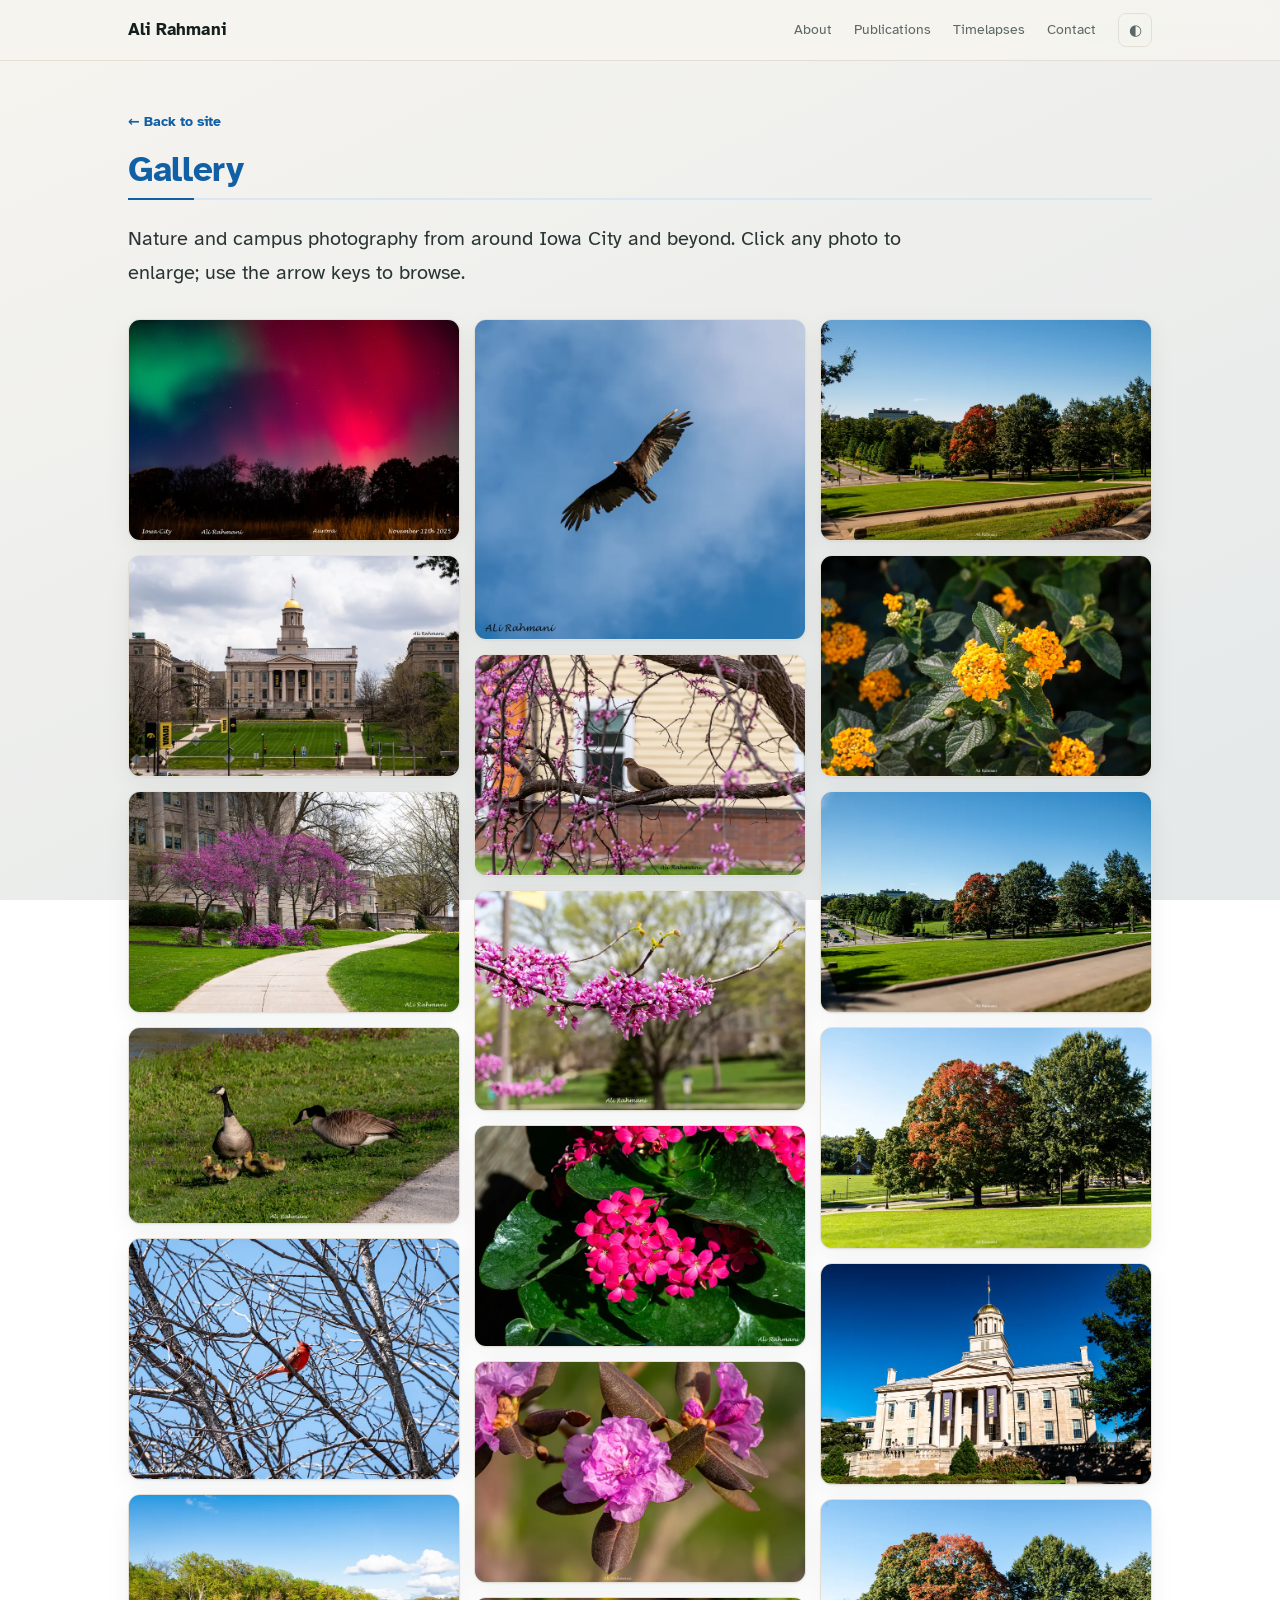
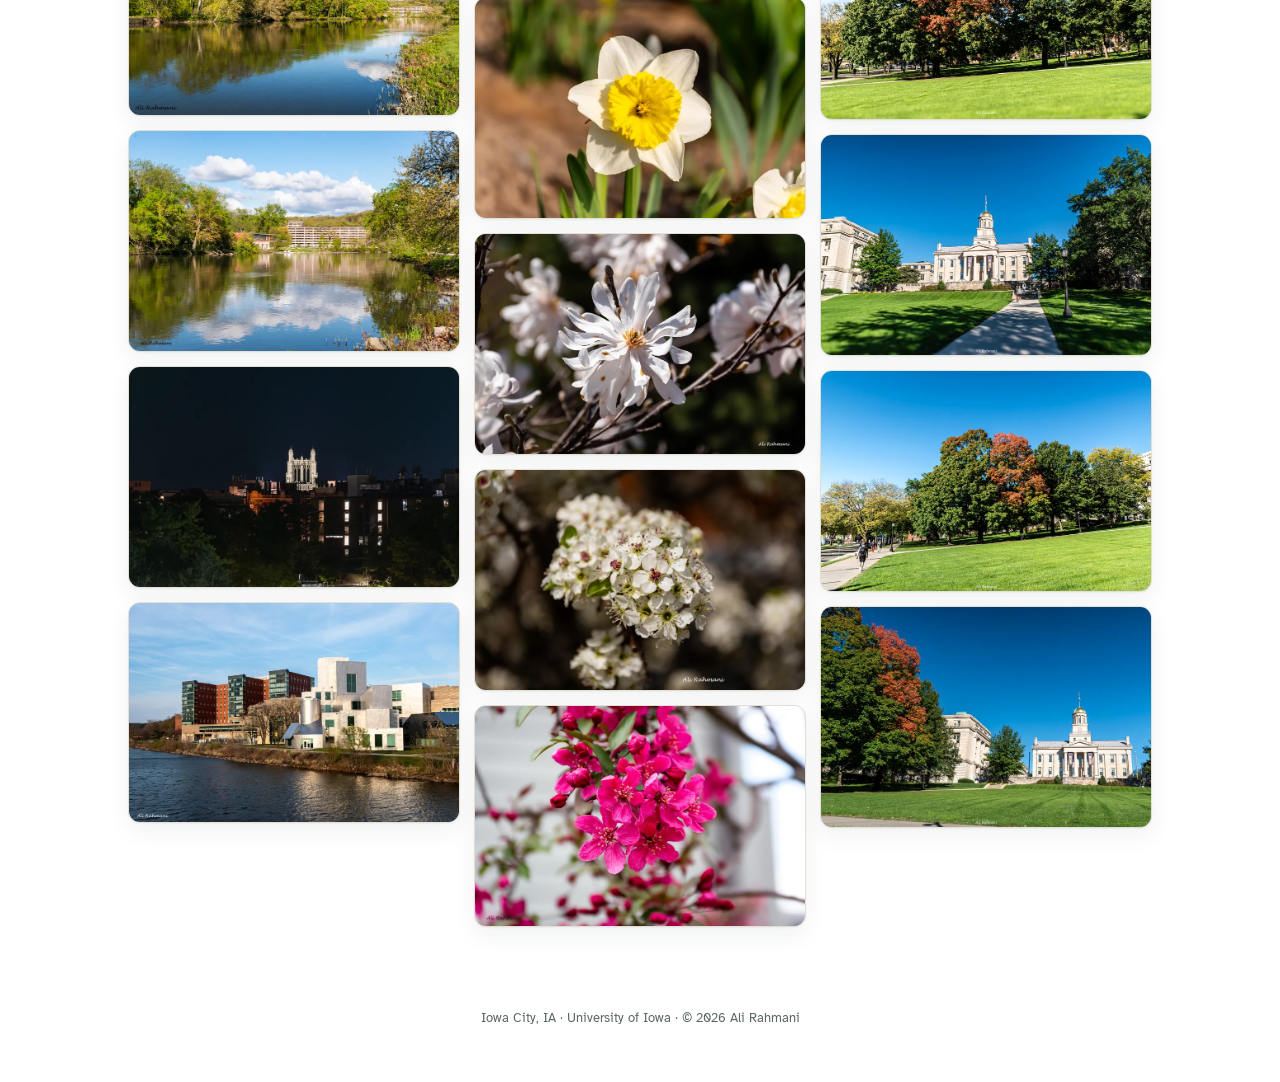
==== gallery.html @ 0b37c98c "Ali Rahmani — academic personal website Co-Authored-By: Claude Opus 4.8 <noreply@anthropic.com>" ====
<!DOCTYPE html>
<html lang="en" data-theme="">
<head>
  <meta charset="utf-8" />
  <meta name="viewport" content="width=device-width, initial-scale=1" />
  <title>Gallery — Ali Rahmani</title>
  <meta name="description" content="Photography by Ali Rahmani — nature and campus scenes from around Iowa City and beyond." />
  <link rel="stylesheet" href="css/style.css" />
</head>
<body>
  <a class="skip" href="#grid">Skip to photos</a>

  <nav>
    <div class="nav-in">
      <a class="brand" href="index.html">Ali Rahmani</a>
      <div class="navlinks">
        <a href="index.html#about">About</a>
        <a href="index.html#publications">Publications</a>
        <a href="index.html#video">Timelapses</a>
        <a href="index.html#contact">Contact</a>
      </div>
      <button class="toggle" id="tg" aria-label="Toggle dark mode" title="Toggle theme">◐</button>
    </div>
  </nav>

  <main class="wrap">
    <div class="gallery-hero">
      <a class="back" href="index.html">&larr; Back to site</a>
      <h2 class="sec" style="margin-top:14px">Gallery</h2>
      <p class="lead" style="margin-top:6px">Nature and campus photography from around Iowa City and beyond. Click any photo to enlarge; use the arrow keys to browse.</p>
    </div>

    <div class="photo-grid" id="grid">
      <a data-full="assets/gallery/large/ALI_1208.webp"><img src="assets/gallery/thumb/ALI_1208.webp" loading="lazy" alt="Aurora over Iowa City" /></a>
      <a data-full="assets/gallery/large/ALI_8202.webp"><img src="assets/gallery/thumb/ALI_8202.webp" loading="lazy" alt="The Old Capitol under a dramatic sky" /></a>
      <a data-full="assets/gallery/large/ALI_8265.webp"><img src="assets/gallery/thumb/ALI_8265.webp" loading="lazy" alt="A campus path lined with spring blossoms" /></a>
      <a data-full="assets/gallery/large/ALI_9355.webp"><img src="assets/gallery/thumb/ALI_9355.webp" loading="lazy" alt="A goose family with goslings" /></a>
      <a data-full="assets/gallery/large/ALI_8039.webp"><img src="assets/gallery/thumb/ALI_8039.webp" loading="lazy" alt="A red cardinal in a bare tree" /></a>
      <a data-full="assets/gallery/large/ALI_9473.webp"><img src="assets/gallery/thumb/ALI_9473.webp" loading="lazy" alt="A river reflection under a blue sky" /></a>
      <a data-full="assets/gallery/large/ALI_9419.webp"><img src="assets/gallery/thumb/ALI_9419.webp" loading="lazy" alt="A calm river reflecting the shoreline" /></a>
      <a data-full="assets/gallery/large/ALI_0234.webp"><img src="assets/gallery/thumb/ALI_0234.webp" loading="lazy" alt="Campus skyline at night" /></a>
      <a data-full="assets/gallery/large/ALI_7798.webp"><img src="assets/gallery/thumb/ALI_7798.webp" loading="lazy" alt="Modern campus building beside the river" /></a>
      <a data-full="assets/gallery/large/ALI_9616.webp"><img src="assets/gallery/thumb/ALI_9616.webp" loading="lazy" alt="A bird of prey soaring in a blue sky" /></a>
      <a data-full="assets/gallery/large/ALI_8536.webp"><img src="assets/gallery/thumb/ALI_8536.webp" loading="lazy" alt="A mourning dove perched among spring branches" /></a>
      <a data-full="assets/gallery/large/ALI_8183.webp"><img src="assets/gallery/thumb/ALI_8183.webp" loading="lazy" alt="Redbud branches in early spring" /></a>
      <a data-full="assets/gallery/large/ALI_2196.webp"><img src="assets/gallery/thumb/ALI_2196.webp" loading="lazy" alt="Pink blossoms in close-up" /></a>
      <a data-full="assets/gallery/large/ALI_7678.webp"><img src="assets/gallery/thumb/ALI_7678.webp" loading="lazy" alt="Purple rhododendron blooms" /></a>
      <a data-full="assets/gallery/large/ALI_7692.webp"><img src="assets/gallery/thumb/ALI_7692.webp" loading="lazy" alt="A daffodil in bloom" /></a>
      <a data-full="assets/gallery/large/ALI_8074.webp"><img src="assets/gallery/thumb/ALI_8074.webp" loading="lazy" alt="A white star magnolia flower" /></a>
      <a data-full="assets/gallery/large/ALI_8113.webp"><img src="assets/gallery/thumb/ALI_8113.webp" loading="lazy" alt="White spring blossoms" /></a>
      <a data-full="assets/gallery/large/ALI_8441.webp"><img src="assets/gallery/thumb/ALI_8441.webp" loading="lazy" alt="Bright pink crabapple blossoms" /></a>
      <a data-full="assets/gallery/large/ALI_4383.webp"><img src="assets/gallery/thumb/ALI_4383.webp" loading="lazy" alt="The Pentacrest lawn with early-fall color" /></a>
      <a data-full="assets/gallery/large/ALI_4386.webp"><img src="assets/gallery/thumb/ALI_4386.webp" loading="lazy" alt="Orange lantana flowers in close-up" /></a>
      <a data-full="assets/gallery/large/ALI_4387.webp"><img src="assets/gallery/thumb/ALI_4387.webp" loading="lazy" alt="A campus green under a clear blue sky" /></a>
      <a data-full="assets/gallery/large/ALI_4392.webp"><img src="assets/gallery/thumb/ALI_4392.webp" loading="lazy" alt="A large tree beginning to turn red on a lawn" /></a>
      <a data-full="assets/gallery/large/ALI_4396.webp"><img src="assets/gallery/thumb/ALI_4396.webp" loading="lazy" alt="The Old Capitol with its gold dome and columns" /></a>
      <a data-full="assets/gallery/large/ALI_4399.webp"><img src="assets/gallery/thumb/ALI_4399.webp" loading="lazy" alt="Autumn color across campus trees" /></a>
      <a data-full="assets/gallery/large/ALI_4404.webp"><img src="assets/gallery/thumb/ALI_4404.webp" loading="lazy" alt="The Old Capitol down a tree-lined path" /></a>
      <a data-full="assets/gallery/large/ALI_4414.webp"><img src="assets/gallery/thumb/ALI_4414.webp" loading="lazy" alt="A campus lawn with trees turning for fall" /></a>
      <a data-full="assets/gallery/large/ALI_4417-2.webp"><img src="assets/gallery/thumb/ALI_4417-2.webp" loading="lazy" alt="The Old Capitol framed by autumn trees" /></a>
    </div>
  </main>

  <footer class="wrap" style="text-align:center;padding:40px 0">
    <p class="foot-note">Iowa City, IA · University of Iowa · © <span id="yr">2026</span> Ali Rahmani</p>
  </footer>

  <script src="js/main.js"></script>
</body>
</html>
---- css/style.css ----
@font-face{font-family:'Atkinson Hyperlegible';font-style:normal;font-weight:400;font-display:swap;
  src:url('../assets/fonts/atkinson-hyperlegible-latin-400-normal.woff2') format('woff2')}
@font-face{font-family:'Atkinson Hyperlegible';font-style:normal;font-weight:700;font-display:swap;
  src:url('../assets/fonts/atkinson-hyperlegible-latin-700-normal.woff2') format('woff2')}
@font-face{font-family:'Atkinson Hyperlegible';font-style:italic;font-weight:400;font-display:swap;
  src:url('../assets/fonts/atkinson-hyperlegible-latin-400-italic.woff2') format('woff2')}
@font-face{font-family:'Atkinson Hyperlegible';font-style:italic;font-weight:700;font-display:swap;
  src:url('../assets/fonts/atkinson-hyperlegible-latin-700-italic.woff2') format('woff2')}

:root{
  --paper:#F6F4EF; --paper-2:#FBFAF6; --ink:#15201E; --ink-soft:#2A3634;
  --muted:#5B6764; --accent:#1160A6; --accent-2:#0C4B82; --wash:#D7E7F3;
  --green:#1160A6; --green-2:#0C4B82; --green-soft:#D3E4F2;
  --line:#E3DFD5; --card:#FFFFFF;
  --shadow:0 1px 2px rgba(21,32,30,.04),0 8px 24px rgba(21,32,30,.06);
  --serif:'Atkinson Hyperlegible','Iowan Old Style',Palatino,Georgia,serif;
  --sans:'Atkinson Hyperlegible',system-ui,-apple-system,'Segoe UI',Roboto,Helvetica,Arial,sans-serif;
  --mono:'SFMono-Regular',ui-monospace,'Cascadia Mono','Consolas',monospace;
  --maxw:1080px;
}
@media (prefers-color-scheme:dark){
  :root{--paper:#0E1514;--paper-2:#131C1A;--ink:#EDEAE2;--ink-soft:#CBD3D0;
    --muted:#8F9C98;--accent:#57B3EC;--accent-2:#84CBF3;--wash:#12324B;--green:#57B3EC;--green-2:#84CBF3;--green-soft:#12324B;
    --line:#22302D;--card:#141E1C;--shadow:0 1px 2px rgba(0,0,0,.3),0 10px 30px rgba(0,0,0,.35);}
}
:root[data-theme="dark"]{--paper:#0E1514;--paper-2:#131C1A;--ink:#EDEAE2;--ink-soft:#CBD3D0;
  --muted:#8F9C98;--accent:#57B3EC;--accent-2:#84CBF3;--wash:#12324B;--green:#57B3EC;--green-2:#84CBF3;--green-soft:#12324B;
  --line:#22302D;--card:#141E1C;--shadow:0 1px 2px rgba(0,0,0,.3),0 10px 30px rgba(0,0,0,.35);}
:root[data-theme="light"]{--paper:#F6F4EF;--paper-2:#FBFAF6;--ink:#15201E;--ink-soft:#2A3634;
  --muted:#5B6764;--accent:#1160A6;--accent-2:#0C4B82;--wash:#D7E7F3;--green:#1160A6;--green-2:#0C4B82;--green-soft:#D3E4F2;
  --line:#E3DFD5;--card:#FFFFFF;--shadow:0 1px 2px rgba(21,32,30,.04),0 8px 24px rgba(21,32,30,.06);}

*{box-sizing:border-box}
html{scroll-behavior:smooth}
body{margin:0;color:var(--ink);font-family:var(--sans);
  background:linear-gradient(155deg,var(--paper) 0%,color-mix(in srgb,var(--accent) 8%,var(--paper)) 100%) fixed no-repeat;
  line-height:1.72;font-size:18px;-webkit-font-smoothing:antialiased;transition:background .3s,color .3s}
/* offset anchored sections so headings clear the sticky nav */
section[id],header[id]{scroll-margin-top:82px}
a{color:inherit}
img{max-width:100%}
h1,h2,h3{font-family:var(--serif);font-weight:600;line-height:1.15;text-wrap:balance;margin:0}
.wrap{max-width:var(--maxw);margin:0 auto;padding:0 28px}
.eyebrow{font-family:var(--sans);font-size:14px;letter-spacing:.01em;text-transform:none;
  font-weight:700;color:var(--accent);margin:0 0 12px}
/* hero affiliation line: slightly larger */
.hero .eyebrow{font-size:16px;margin:0 0 16px}
.skip{position:absolute;left:-9999px;top:0;background:var(--accent);color:#fff;padding:10px 16px;border-radius:0 0 8px 0;z-index:50}
.skip:focus{left:0}
a:focus-visible,button:focus-visible{outline:2px solid var(--accent);outline-offset:2px;border-radius:6px}

/* nav */
nav{position:sticky;top:0;z-index:20;backdrop-filter:blur(10px);
  background:color-mix(in srgb,var(--paper) 82%,transparent);border-bottom:1px solid var(--line)}
.nav-in{max-width:var(--maxw);margin:0 auto;padding:13px 28px;display:flex;align-items:center;gap:22px}
.brand{font-family:var(--serif);font-weight:600;font-size:17px;margin-right:auto;letter-spacing:.01em;text-decoration:none}
.navlinks{display:flex;gap:22px}
.navlinks a{font-size:14px;color:var(--muted);text-decoration:none;transition:color .2s}
.navlinks a:hover{color:var(--accent)}
.toggle{background:none;border:1px solid var(--line);color:var(--muted);border-radius:8px;
  width:34px;height:34px;cursor:pointer;font-size:15px;display:grid;place-items:center;transition:.2s}
.toggle:hover{border-color:var(--accent);color:var(--accent)}
@media(max-width:720px){.navlinks{display:none}}

/* hero */
header.hero{position:relative;overflow:hidden;border-bottom:1px solid var(--line)}
.hero-in{position:relative;display:grid;grid-template-columns:1.5fr .9fr;gap:44px;align-items:center;
  padding:74px 28px 66px;max-width:var(--maxw);margin:0 auto}
.hero h1{font-size:clamp(38px,6vw,60px);letter-spacing:-.015em}
.thesis{font-size:clamp(19px,2.4vw,23px);color:var(--ink-soft);margin:20px 0 8px;max-width:34ch;font-family:var(--serif);font-style:italic;min-height:2.6em}
.thesis .caret::after{content:"";display:inline-block;width:2px;height:1.05em;background:var(--accent);
  margin-left:3px;vertical-align:-3px;animation:blink 1s step-end infinite}
@keyframes blink{50%{opacity:0}}
.affil{color:var(--muted);font-size:15.5px;margin:16px 0 26px;max-width:46ch}
.cta{display:flex;flex-wrap:wrap;gap:10px}
.btn{display:inline-flex;align-items:center;gap:8px;padding:9px 16px;border-radius:9px;
  font-size:14px;text-decoration:none;border:1px solid var(--line);color:var(--ink);
  background:var(--card);transition:.2s;box-shadow:var(--shadow);cursor:pointer}
.btn:hover{border-color:var(--accent);color:var(--accent);transform:translateY(-1px)}
.btn.primary{background:var(--accent);color:#fff;border-color:var(--accent)}
.btn.primary:hover{background:var(--accent-2);color:#fff}
.btn.disc{background:#107a63;color:#fff;border-color:#107a63}
.btn.disc:hover{background:#0b5f4d;color:#fff;border-color:#0b5f4d}
.portrait{justify-self:center;position:relative}
.portrait .frame{width:210px;height:210px;border-radius:50%;background:var(--wash);
  border:1px solid var(--line);display:grid;place-items:center;overflow:hidden;
  box-shadow:0 0 0 9px color-mix(in srgb,var(--accent) 13%,transparent),0 18px 42px rgba(0,0,0,.18)}
.portrait .frame img{width:100%;height:100%;object-fit:cover}
.portrait .frame span{font-family:var(--serif);font-size:60px;color:var(--accent);font-weight:600}
.coord{position:absolute;font-family:var(--mono);font-size:11px;color:var(--muted);
  background:var(--card);border:1px solid var(--line);border-radius:6px;padding:3px 7px;box-shadow:var(--shadow)}
.coord.a{top:-6px;right:2px}.coord.b{bottom:8px;left:-18px}
@media(max-width:820px){.hero-in{grid-template-columns:1fr;gap:30px}.portrait{justify-self:start;order:-1}}

/* sections (section.wrap needed to beat .wrap's padding) */
section{border-bottom:1px solid var(--line)}
section.wrap{padding:92px 28px 72px}
.lead{font-size:19.5px;max-width:65ch;color:var(--ink-soft)}
.lead p{margin:0 0 18px}
h2.sec{font-size:clamp(28px,3.7vw,35px);margin-bottom:22px;letter-spacing:-.01em;color:var(--accent);
  padding-bottom:8px;border-bottom:2px solid var(--wash);position:relative}
h2.sec::after{content:"";position:absolute;left:0;bottom:-2px;width:66px;height:2px;background:var(--accent)}

/* research interests list */
.interests{list-style:none;margin:24px 0 0;padding:0;max-width:640px}
.interests li{font-size:20px;color:var(--ink-soft);padding:13px 0 13px 24px;position:relative;
  border-bottom:1px solid var(--line)}
.interests li:last-child{border-bottom:none}
.interests li::before{content:"";position:absolute;left:0;top:50%;transform:translateY(-50%);
  width:9px;height:9px;border-radius:2px;background:var(--accent)}
.funder{margin-top:30px;display:flex;gap:14px;align-items:flex-start;padding:18px 20px;
  background:var(--paper-2);border:1px solid var(--line);border-left:3px solid var(--accent);border-radius:0 10px 10px 0}
.funder .k{font-family:var(--mono);font-size:11px;letter-spacing:.12em;text-transform:uppercase;color:var(--accent);margin-bottom:4px}
.funder .v{font-size:15px;color:var(--ink-soft)}

/* project cards */
.cards{display:grid;grid-template-columns:repeat(auto-fit,minmax(258px,1fr));gap:20px;margin-top:30px}
.card{background:var(--card);border:1px solid var(--line);border-radius:14px;overflow:hidden;
  box-shadow:var(--shadow);transition:.25s;display:flex;flex-direction:column}
.card:hover{transform:translateY(-3px);border-color:var(--accent)}
.thumb{height:132px;background:var(--green-soft);position:relative;overflow:hidden;border-bottom:1px solid var(--line)}
.thumb svg{position:absolute;inset:0;width:100%;height:100%}
.thumb img{position:absolute;inset:0;width:100%;height:100%;object-fit:cover}
.card .body{padding:17px 19px 20px}
.card .tag{font-family:var(--mono);font-size:10.5px;letter-spacing:.1em;text-transform:uppercase;color:var(--accent)}
.card h3{font-size:19px;margin:7px 0 8px}
.card p{margin:0;font-size:14.5px;color:var(--muted);line-height:1.55}

/* video */
.vidhead{display:flex;align-items:flex-end;justify-content:space-between;gap:20px;flex-wrap:wrap}
.vids{display:grid;grid-template-columns:repeat(auto-fit,minmax(280px,1fr));gap:20px;margin-top:30px}
.vid{display:block;text-decoration:none;color:inherit;border-radius:14px;overflow:hidden;
  border:1px solid var(--line);background:var(--card);box-shadow:var(--shadow);transition:.25s}
.vid:hover{transform:translateY(-3px);border-color:var(--accent)}
.vthumb{aspect-ratio:16/9;position:relative;overflow:hidden;border-bottom:1px solid var(--line);cursor:pointer;background:var(--green-soft)}
.vthumb svg,.vthumb img,.vthumb iframe{position:absolute;inset:0;width:100%;height:100%;border:0}
.vthumb img{object-fit:cover}
.play{position:absolute;left:50%;top:50%;transform:translate(-50%,-50%);width:56px;height:56px;
  border-radius:50%;background:rgba(17,96,166,.92);display:grid;place-items:center;transition:.2s}
.vid:hover .play{transform:translate(-50%,-50%) scale(1.08)}
.play::after{content:"";border-style:solid;border-width:11px 0 11px 18px;
  border-color:transparent transparent transparent #fff;margin-left:4px}
.dur{position:absolute;right:9px;bottom:9px;font-family:var(--mono);font-size:11px;color:#fff;
  background:rgba(21,32,30,.8);padding:2px 7px;border-radius:5px}
.vid .vb{padding:14px 17px 17px}
.vid .vt{font-size:15.5px;font-weight:500;margin:0 0 3px}
.vid .vm{font-size:13px;color:var(--muted);margin:0}

/* publications */
.yeargrp{margin-top:26px}
.yeargrp .yr{font-family:var(--mono);font-size:13px;color:var(--accent);letter-spacing:.08em;font-weight:700;
  padding-bottom:8px;border-bottom:2px solid var(--wash);margin-bottom:4px}
.pub{display:grid;grid-template-columns:1fr auto;gap:18px;padding:16px 0;border-bottom:1px solid var(--line);align-items:start}
.pub:last-child{border-bottom:none}
.pub .t{font-size:16.5px;font-weight:500;color:var(--ink);margin:0 0 4px}
.pub .a{font-size:14px;color:var(--muted);margin:0 0 8px}
.pub .a b{color:var(--ink-soft);font-weight:600}
.badges{display:flex;flex-wrap:wrap;gap:7px}
.badge{font-size:11.5px;font-family:var(--mono);padding:3px 9px;border-radius:6px;
  background:var(--wash);color:var(--accent-2);white-space:nowrap}
.badge.st{background:transparent;border:1px solid var(--line);color:var(--muted)}
.pub .links{display:flex;gap:12px;align-items:center;justify-self:end}
.pub .links a{font-size:13px;color:var(--accent);text-decoration:none;white-space:nowrap}
.pub .links a:hover{text-decoration:underline}
@media(max-width:640px){.pub{grid-template-columns:1fr}.pub .links{justify-self:start}}

/* two-col */
.two{display:grid;grid-template-columns:1fr 1fr;gap:44px;margin-top:24px}
@media(max-width:720px){.two{grid-template-columns:1fr;gap:32px}}
.mini h3{font-size:23px;margin-bottom:14px;color:var(--accent);padding-bottom:12px;
  border-bottom:2px solid var(--wash);position:relative}
.mini h3::after{content:"";position:absolute;left:0;bottom:-2px;width:50px;height:2px;background:var(--accent)}
.mini ul{margin:0;padding-left:0;list-style:none}
.mini li{padding:9px 0;border-bottom:1px solid var(--line);font-size:14.5px;color:var(--ink-soft)}
.mini li:last-child{border-bottom:none}
.mini li b{color:var(--ink);font-weight:600}

/* contact / footer */
footer{padding:60px 0 46px;text-align:center}
footer h2{font-size:clamp(26px,4vw,34px)}
footer .em{font-family:var(--mono);font-size:16px;color:var(--accent);margin:14px 0 22px;display:inline-block;text-decoration:none}
.social{display:flex;gap:12px;justify-content:center;flex-wrap:wrap}
.foot-note{margin-top:40px;font-size:13px;color:var(--muted)}

/* projects (home) — two-up card grid */
.proj-grid{display:grid;grid-template-columns:repeat(2,1fr);gap:18px;margin-top:26px;max-width:880px}
.proj-card{display:flex;flex-direction:column;text-decoration:none;color:inherit;
  background:var(--card);border:1px solid var(--line);border-radius:14px;overflow:hidden;box-shadow:var(--shadow);
  transition:transform .25s ease,border-color .25s ease}
.proj-card:hover{transform:translateY(-3px);border-color:var(--accent)}
.proj-media{position:relative;overflow:hidden;background:var(--wash);aspect-ratio:16/10}
.proj-media img{width:100%;height:100%;object-fit:cover;display:block;transition:transform .35s ease}
.proj-card:hover .proj-media img{transform:scale(1.04)}
.proj-body{padding:16px 18px}
.proj-tag{font-family:var(--mono);font-size:11px;letter-spacing:.1em;text-transform:uppercase;color:var(--accent)}
.proj-body h3{font-size:19px;margin:7px 0 7px;color:var(--ink)}
.proj-body p{margin:0 0 10px;font-size:14px;color:var(--muted);line-height:1.5}
.proj-link{font-size:13px;font-weight:700;color:var(--accent)}
@media(max-width:620px){.proj-grid{grid-template-columns:1fr}}

/* photo gallery */
.photo-grid{columns:3 260px;column-gap:14px;margin-top:30px}
.photo-grid a{display:block;margin:0 0 14px;break-inside:avoid;border-radius:12px;overflow:hidden;
  border:1px solid var(--line);box-shadow:var(--shadow);cursor:zoom-in;position:relative;background:var(--green-soft)}
.photo-grid img{display:block;width:100%;height:auto;transition:transform .35s ease,opacity .3s ease}
.photo-grid a:hover img{transform:scale(1.04)}
.photo-grid a::after{content:"";position:absolute;inset:0;background:var(--accent);opacity:0;transition:opacity .3s}
.photo-grid a:hover::after{opacity:.06}
@media(max-width:560px){.photo-grid{columns:2 150px}}

/* lightbox */
.lightbox{position:fixed;inset:0;z-index:60;display:none;align-items:center;justify-content:center;
  background:rgba(10,16,20,.92);backdrop-filter:blur(4px);padding:24px}
.lightbox.open{display:flex}
.lightbox img{max-width:94vw;max-height:88vh;border-radius:8px;box-shadow:0 20px 60px rgba(0,0,0,.5)}
.lb-btn{position:absolute;background:rgba(255,255,255,.12);color:#fff;border:1px solid rgba(255,255,255,.25);
  width:48px;height:48px;border-radius:50%;font-size:22px;cursor:pointer;display:grid;place-items:center;transition:.2s}
.lb-btn:hover{background:rgba(255,255,255,.25)}
.lb-close{top:20px;right:20px}
.lb-prev{left:20px;top:50%;transform:translateY(-50%)}
.lb-next{right:20px;top:50%;transform:translateY(-50%)}
.lb-count{position:absolute;bottom:20px;left:0;right:0;text-align:center;color:rgba(255,255,255,.8);
  font-family:var(--mono);font-size:13px}
@media(max-width:560px){.lb-prev{left:8px}.lb-next{right:8px}.lb-btn{width:42px;height:42px}}

/* gallery page header */
.gallery-hero{padding:44px 0 0}
.gallery-hero .back{font-size:14px;color:var(--accent);text-decoration:none;font-weight:700}
.gallery-hero .back:hover{text-decoration:underline}

@media (prefers-reduced-motion:reduce){
  *{transition:none !important;scroll-behavior:auto !important}
  .btn:hover,.card:hover,.vid:hover{transform:none}
  .photo-grid a:hover img{transform:none}
}
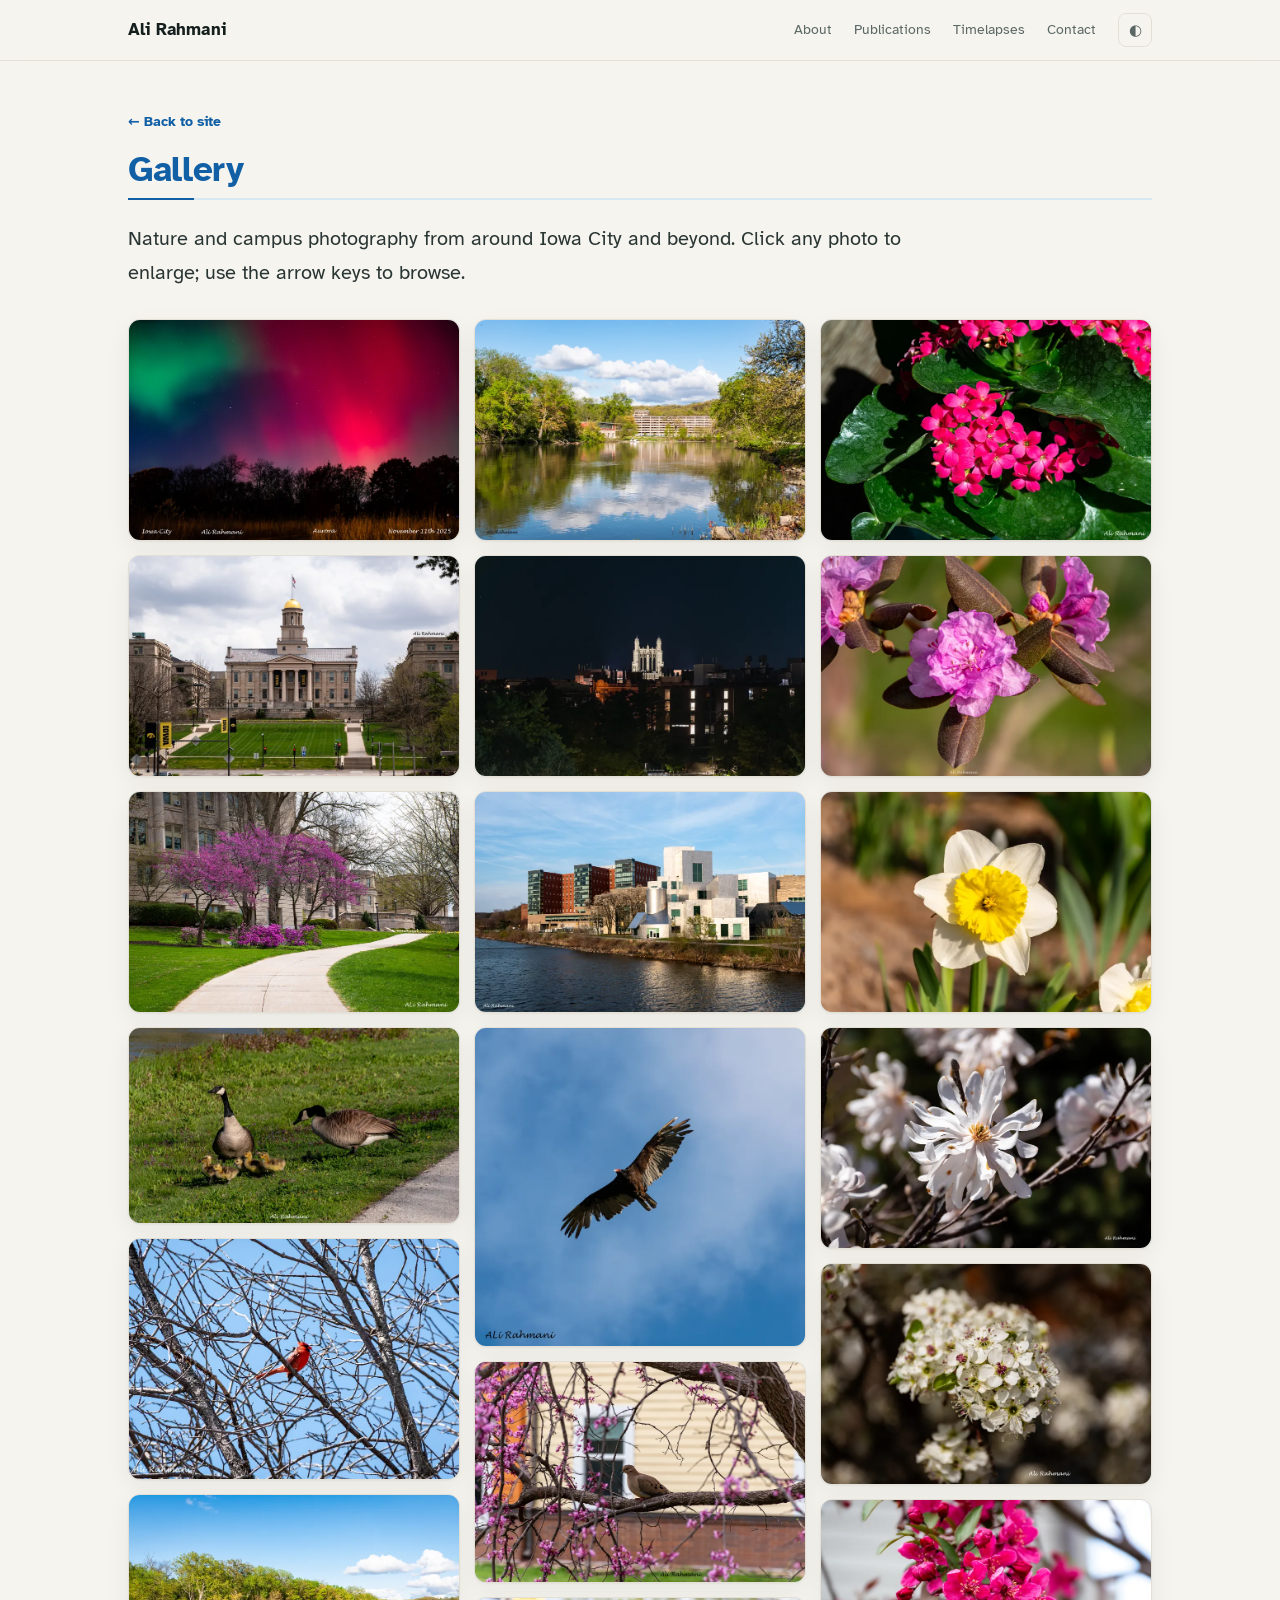
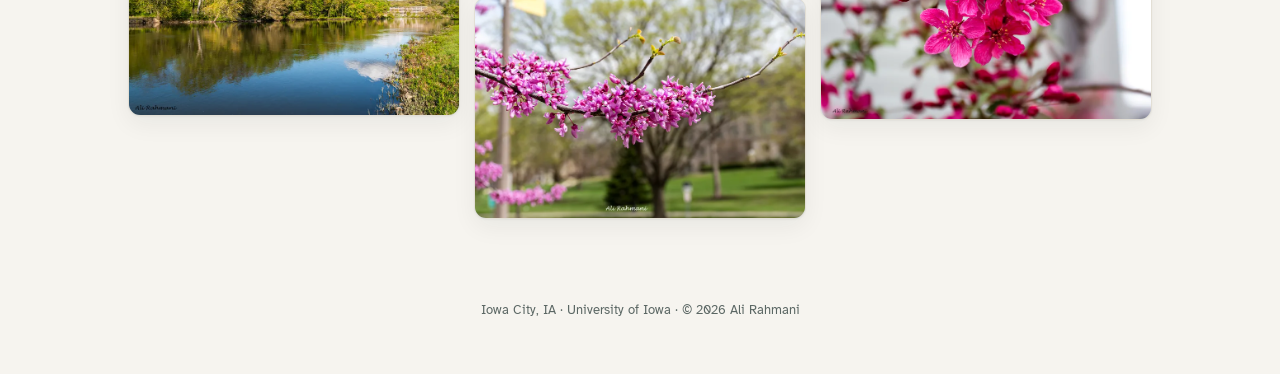
==== commit a0e51d42: "Ali Rahmani — academic personal website" ====
--- a/gallery.html
+++ b/gallery.html
@@ -49,15 +49,6 @@
       <a data-full="assets/gallery/large/ALI_8074.webp"><img src="assets/gallery/thumb/ALI_8074.webp" loading="lazy" alt="A white star magnolia flower" /></a>
       <a data-full="assets/gallery/large/ALI_8113.webp"><img src="assets/gallery/thumb/ALI_8113.webp" loading="lazy" alt="White spring blossoms" /></a>
       <a data-full="assets/gallery/large/ALI_8441.webp"><img src="assets/gallery/thumb/ALI_8441.webp" loading="lazy" alt="Bright pink crabapple blossoms" /></a>
-      <a data-full="assets/gallery/large/ALI_4383.webp"><img src="assets/gallery/thumb/ALI_4383.webp" loading="lazy" alt="The Pentacrest lawn with early-fall color" /></a>
-      <a data-full="assets/gallery/large/ALI_4386.webp"><img src="assets/gallery/thumb/ALI_4386.webp" loading="lazy" alt="Orange lantana flowers in close-up" /></a>
-      <a data-full="assets/gallery/large/ALI_4387.webp"><img src="assets/gallery/thumb/ALI_4387.webp" loading="lazy" alt="A campus green under a clear blue sky" /></a>
-      <a data-full="assets/gallery/large/ALI_4392.webp"><img src="assets/gallery/thumb/ALI_4392.webp" loading="lazy" alt="A large tree beginning to turn red on a lawn" /></a>
-      <a data-full="assets/gallery/large/ALI_4396.webp"><img src="assets/gallery/thumb/ALI_4396.webp" loading="lazy" alt="The Old Capitol with its gold dome and columns" /></a>
-      <a data-full="assets/gallery/large/ALI_4399.webp"><img src="assets/gallery/thumb/ALI_4399.webp" loading="lazy" alt="Autumn color across campus trees" /></a>
-      <a data-full="assets/gallery/large/ALI_4404.webp"><img src="assets/gallery/thumb/ALI_4404.webp" loading="lazy" alt="The Old Capitol down a tree-lined path" /></a>
-      <a data-full="assets/gallery/large/ALI_4414.webp"><img src="assets/gallery/thumb/ALI_4414.webp" loading="lazy" alt="A campus lawn with trees turning for fall" /></a>
-      <a data-full="assets/gallery/large/ALI_4417-2.webp"><img src="assets/gallery/thumb/ALI_4417-2.webp" loading="lazy" alt="The Old Capitol framed by autumn trees" /></a>
     </div>
   </main>
 
--- a/css/style.css
+++ b/css/style.css
@@ -32,8 +32,7 @@
 
 *{box-sizing:border-box}
 html{scroll-behavior:smooth}
-body{margin:0;color:var(--ink);font-family:var(--sans);
-  background:linear-gradient(155deg,var(--paper) 0%,color-mix(in srgb,var(--accent) 8%,var(--paper)) 100%) fixed no-repeat;
+body{margin:0;background:var(--paper);color:var(--ink);font-family:var(--sans);
   line-height:1.72;font-size:18px;-webkit-font-smoothing:antialiased;transition:background .3s,color .3s}
 /* offset anchored sections so headings clear the sticky nav */
 section[id],header[id]{scroll-margin-top:82px}
@@ -64,6 +63,10 @@
 
 /* hero */
 header.hero{position:relative;overflow:hidden;border-bottom:1px solid var(--line)}
+.grid-bg{position:absolute;inset:0;opacity:.5;
+  background-image:linear-gradient(var(--line) 1px,transparent 1px),linear-gradient(90deg,var(--line) 1px,transparent 1px);
+  background-size:44px 44px;mask-image:radial-gradient(120% 90% at 78% 30%,#000,transparent 72%);
+  -webkit-mask-image:radial-gradient(120% 90% at 78% 30%,#000,transparent 72%)}
 .hero-in{position:relative;display:grid;grid-template-columns:1.5fr .9fr;gap:44px;align-items:center;
   padding:74px 28px 66px;max-width:var(--maxw);margin:0 auto}
 .hero h1{font-size:clamp(38px,6vw,60px);letter-spacing:-.015em}
@@ -79,12 +82,9 @@
 .btn:hover{border-color:var(--accent);color:var(--accent);transform:translateY(-1px)}
 .btn.primary{background:var(--accent);color:#fff;border-color:var(--accent)}
 .btn.primary:hover{background:var(--accent-2);color:#fff}
-.btn.disc{background:#107a63;color:#fff;border-color:#107a63}
-.btn.disc:hover{background:#0b5f4d;color:#fff;border-color:#0b5f4d}
 .portrait{justify-self:center;position:relative}
 .portrait .frame{width:210px;height:210px;border-radius:50%;background:var(--wash);
-  border:1px solid var(--line);display:grid;place-items:center;overflow:hidden;
-  box-shadow:0 0 0 9px color-mix(in srgb,var(--accent) 13%,transparent),0 18px 42px rgba(0,0,0,.18)}
+  border:1px solid var(--line);display:grid;place-items:center;overflow:hidden;box-shadow:var(--shadow)}
 .portrait .frame img{width:100%;height:100%;object-fit:cover}
 .portrait .frame span{font-family:var(--serif);font-size:60px;color:var(--accent);font-weight:600}
 .coord{position:absolute;font-family:var(--mono);font-size:11px;color:var(--muted);
@@ -182,21 +182,20 @@
 .social{display:flex;gap:12px;justify-content:center;flex-wrap:wrap}
 .foot-note{margin-top:40px;font-size:13px;color:var(--muted)}
 
-/* projects (home) — two-up card grid */
-.proj-grid{display:grid;grid-template-columns:repeat(2,1fr);gap:18px;margin-top:26px;max-width:880px}
-.proj-card{display:flex;flex-direction:column;text-decoration:none;color:inherit;
+/* projects (home) */
+.proj-card{display:grid;grid-template-columns:300px 1fr;text-decoration:none;color:inherit;
   background:var(--card);border:1px solid var(--line);border-radius:14px;overflow:hidden;box-shadow:var(--shadow);
-  transition:transform .25s ease,border-color .25s ease}
+  transition:transform .25s ease,border-color .25s ease;margin-top:26px;max-width:780px}
 .proj-card:hover{transform:translateY(-3px);border-color:var(--accent)}
-.proj-media{position:relative;overflow:hidden;background:var(--wash);aspect-ratio:16/10}
+.proj-media{position:relative;overflow:hidden;background:var(--wash);min-height:190px}
 .proj-media img{width:100%;height:100%;object-fit:cover;display:block;transition:transform .35s ease}
 .proj-card:hover .proj-media img{transform:scale(1.04)}
-.proj-body{padding:16px 18px}
+.proj-body{padding:22px 24px}
 .proj-tag{font-family:var(--mono);font-size:11px;letter-spacing:.1em;text-transform:uppercase;color:var(--accent)}
-.proj-body h3{font-size:19px;margin:7px 0 7px;color:var(--ink)}
-.proj-body p{margin:0 0 10px;font-size:14px;color:var(--muted);line-height:1.5}
-.proj-link{font-size:13px;font-weight:700;color:var(--accent)}
-@media(max-width:620px){.proj-grid{grid-template-columns:1fr}}
+.proj-body h3{font-size:22px;margin:8px 0 8px;color:var(--ink)}
+.proj-body p{margin:0 0 14px;font-size:15px;color:var(--muted);line-height:1.55}
+.proj-link{font-size:14px;font-weight:700;color:var(--accent)}
+@media(max-width:600px){.proj-card{grid-template-columns:1fr}.proj-media{min-height:0;aspect-ratio:16/9}}
 
 /* photo gallery */
 .photo-grid{columns:3 260px;column-gap:14px;margin-top:30px}
